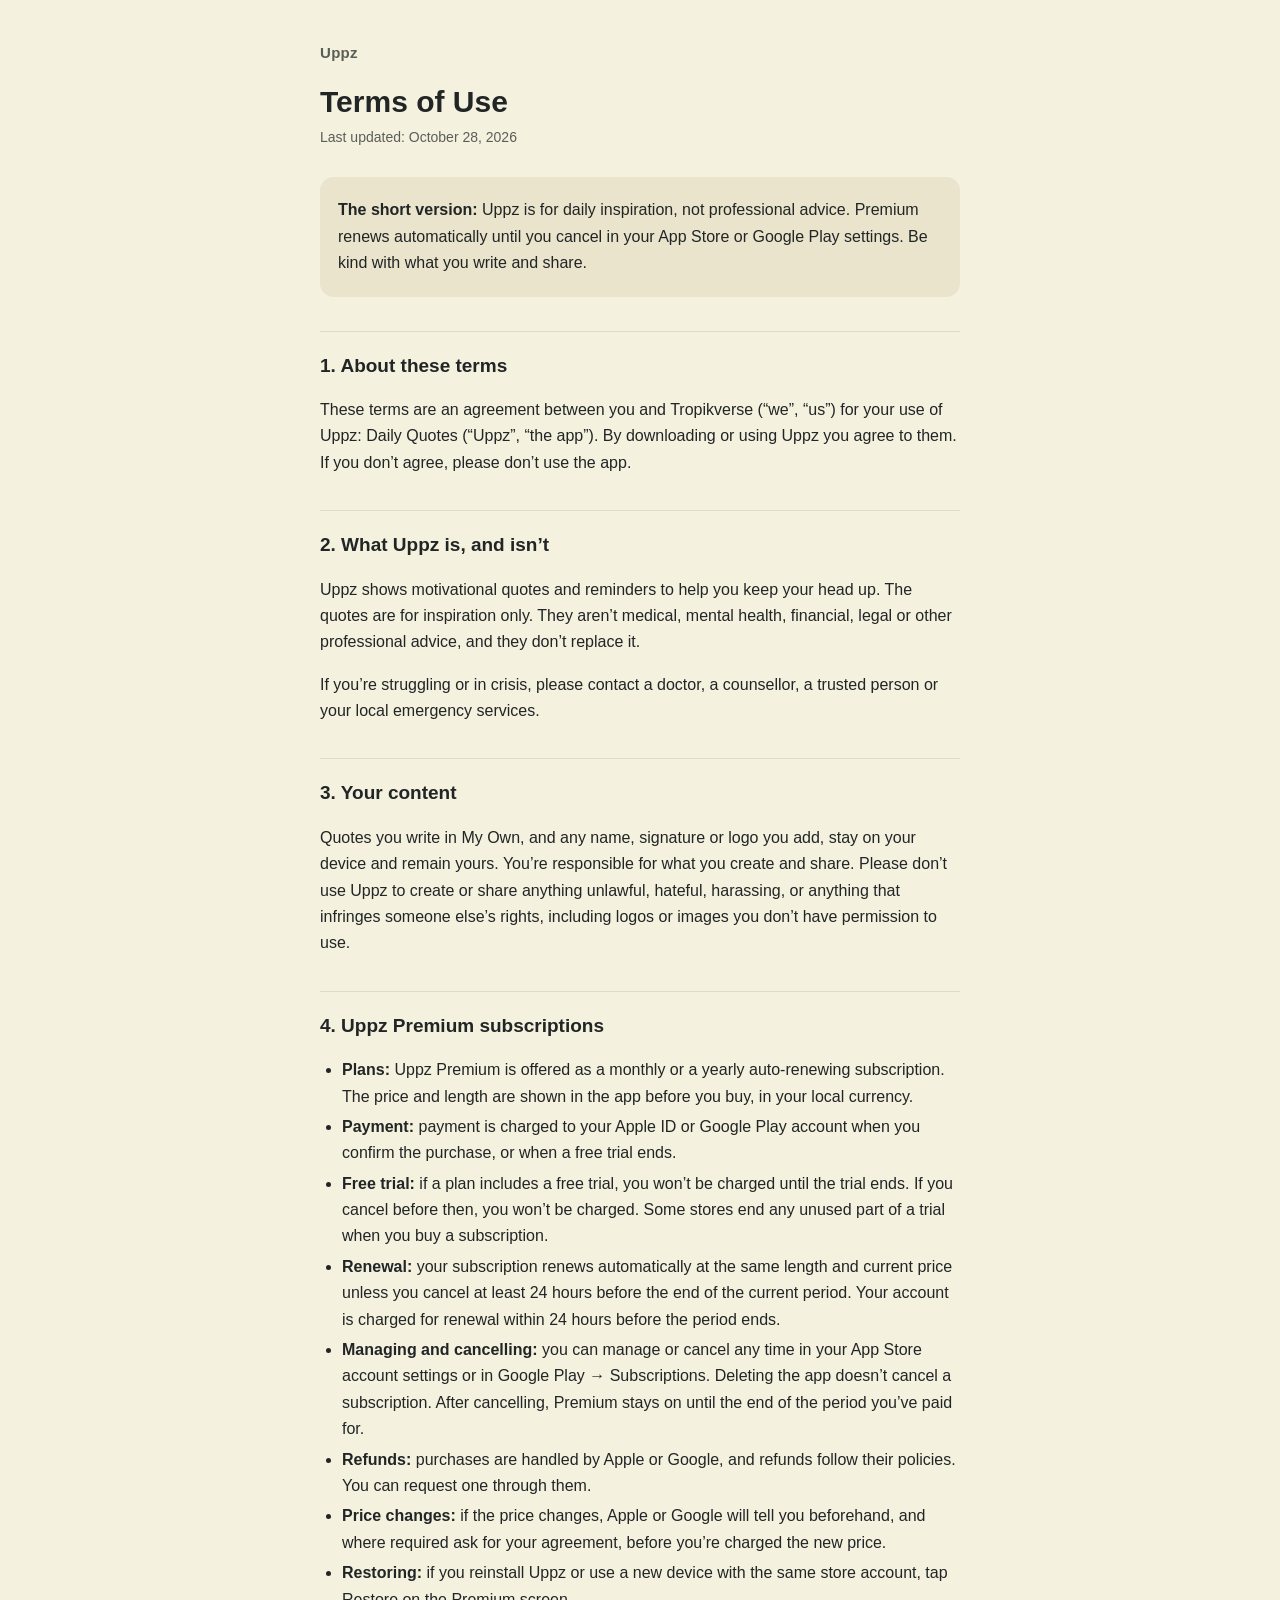
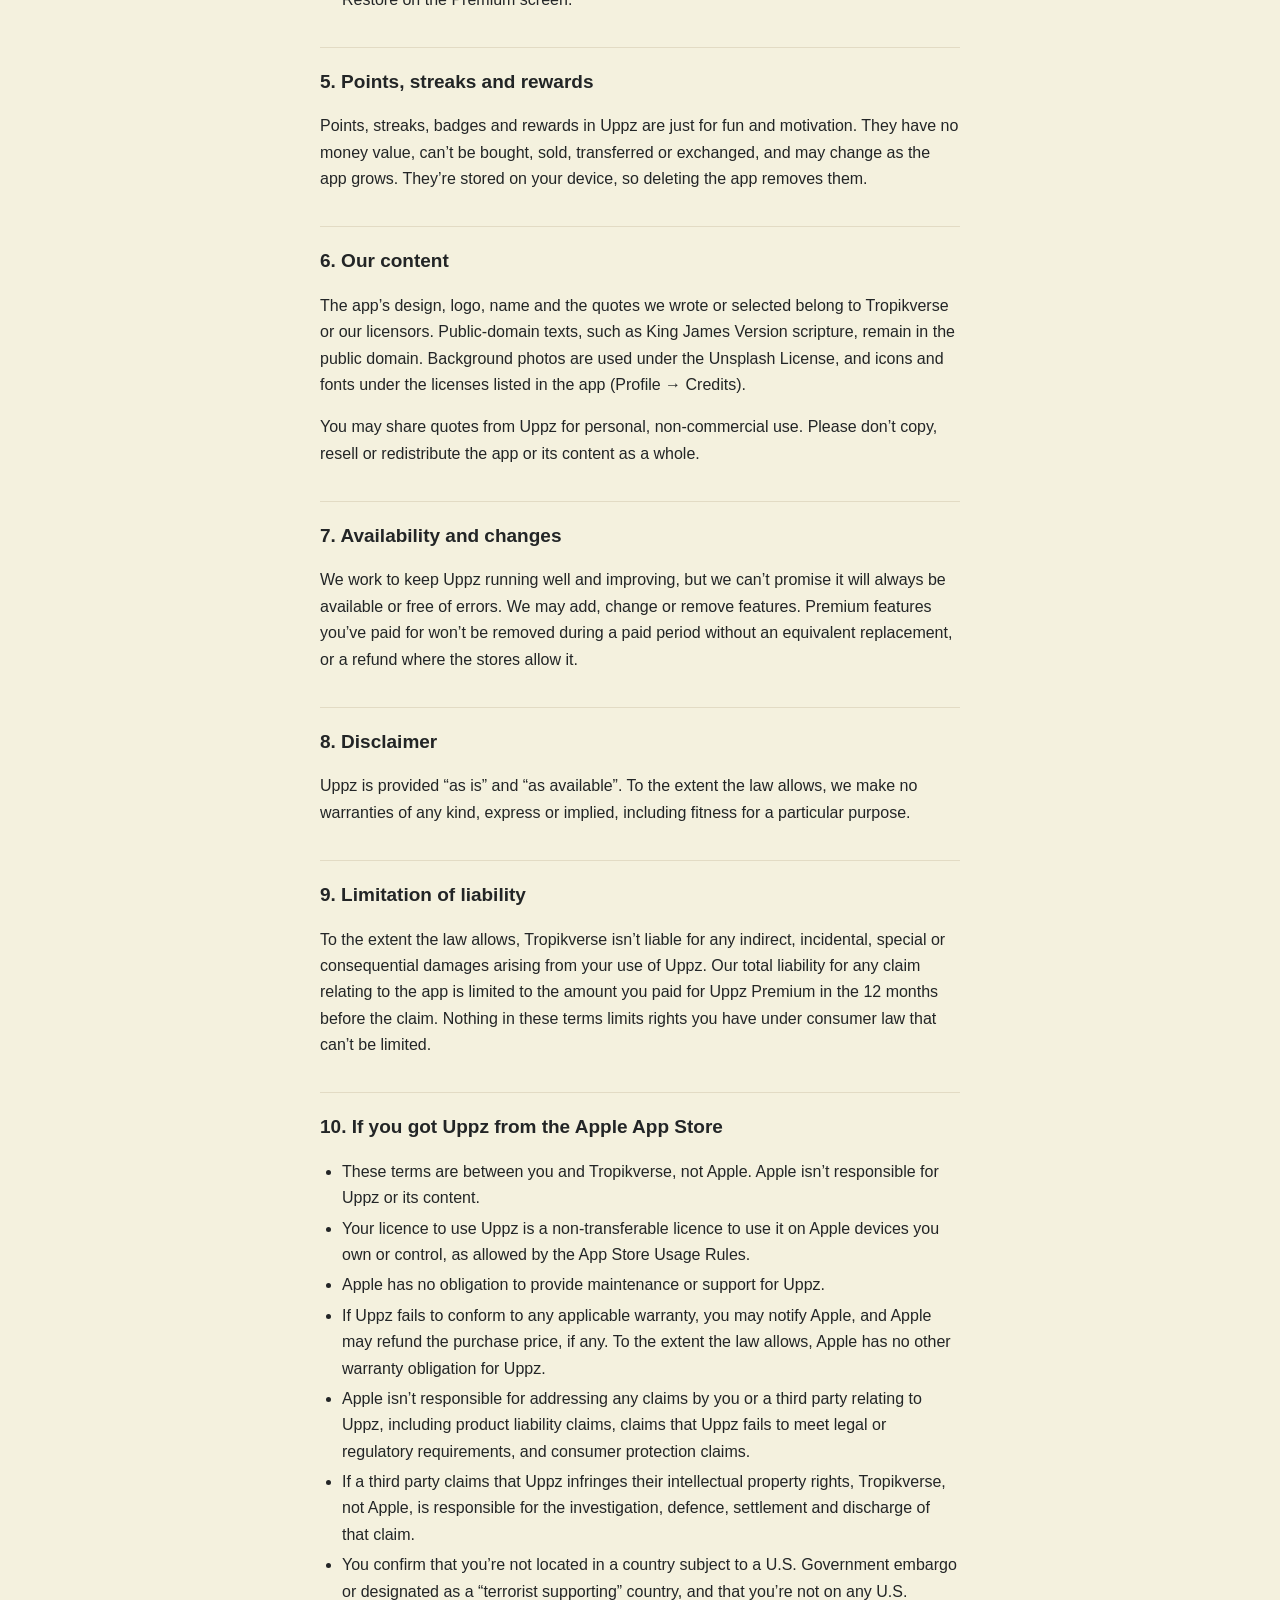
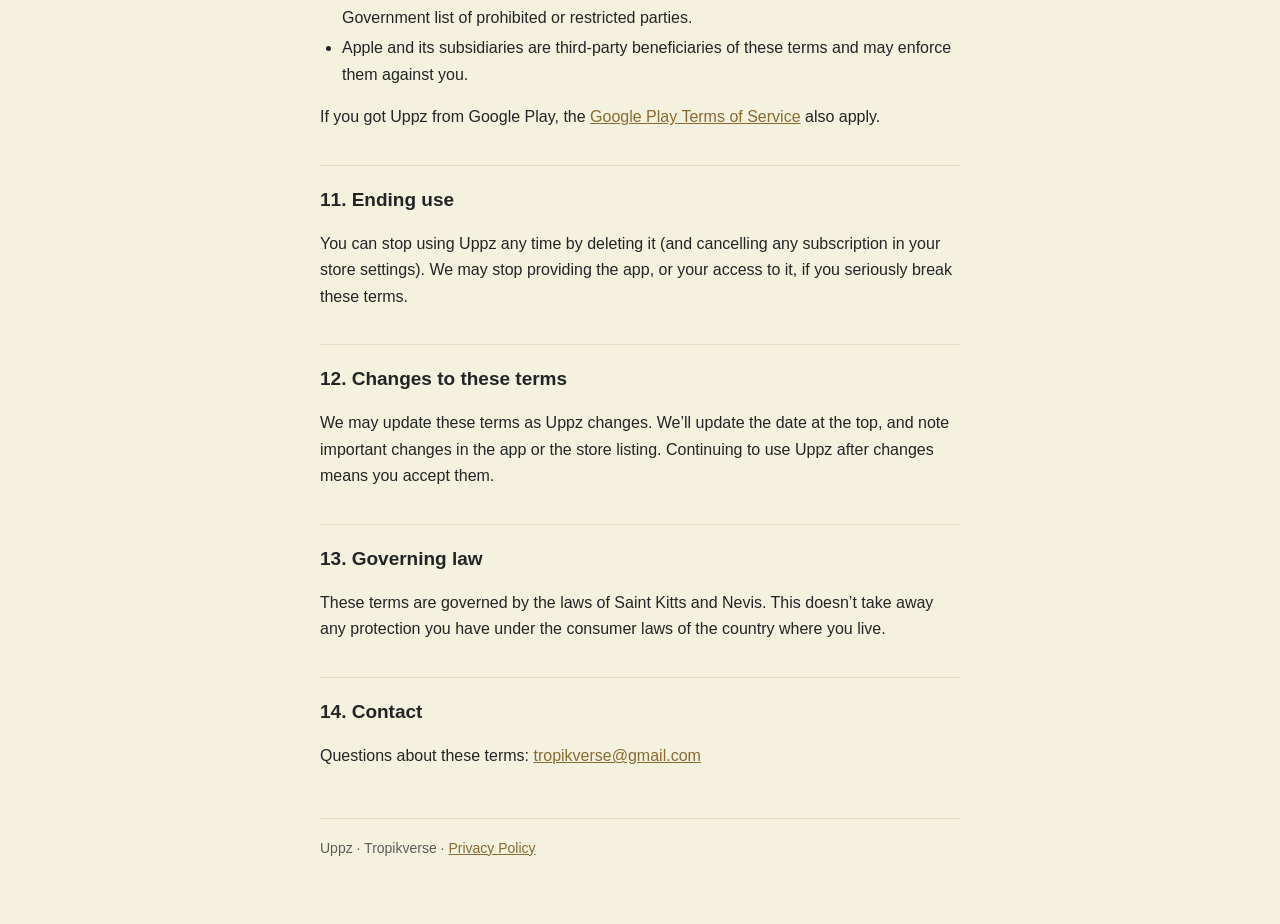
==== terms/index.html @ 5b60bb2f "Privacy Policy and Terms of Use for Uppz Co-Authored-By: Claude Opus 5.5 <noreply@anthropic.com>" ====
<!doctype html>
<html lang="en">
<head>
<meta charset="utf-8">
<meta name="viewport" content="width=device-width, initial-scale=1, viewport-fit=cover">
<title>Terms of Use · Uppz</title>
<link rel="stylesheet" href="../style.css">
</head>
<body>
<main>
  <a class="brand" href="../">Uppz</a>
  <h1>Terms of Use</h1>
  <p class="updated">Last updated: October 28, 2026</p>

  <div class="summary">
    <p><strong>The short version:</strong> Uppz is for daily inspiration, not professional advice. Premium renews automatically until you cancel in your App Store or Google Play settings. Be kind with what you write and share.</p>
  </div>

  <h2>1. About these terms</h2>
  <p>These terms are an agreement between you and Tropikverse (“we”, “us”) for your use of Uppz: Daily Quotes (“Uppz”, “the app”). By downloading or using Uppz you agree to them. If you don’t agree, please don’t use the app.</p>

  <h2>2. What Uppz is, and isn’t</h2>
  <p>Uppz shows motivational quotes and reminders to help you keep your head up. The quotes are for inspiration only. They aren’t medical, mental health, financial, legal or other professional advice, and they don’t replace it.</p>
  <p>If you’re struggling or in crisis, please contact a doctor, a counsellor, a trusted person or your local emergency services.</p>

  <h2>3. Your content</h2>
  <p>Quotes you write in My Own, and any name, signature or logo you add, stay on your device and remain yours. You’re responsible for what you create and share. Please don’t use Uppz to create or share anything unlawful, hateful, harassing, or anything that infringes someone else’s rights, including logos or images you don’t have permission to use.</p>

  <h2>4. Uppz Premium subscriptions</h2>
  <ul>
    <li><strong>Plans:</strong> Uppz Premium is offered as a monthly or a yearly auto-renewing subscription. The price and length are shown in the app before you buy, in your local currency.</li>
    <li><strong>Payment:</strong> payment is charged to your Apple ID or Google Play account when you confirm the purchase, or when a free trial ends.</li>
    <li><strong>Free trial:</strong> if a plan includes a free trial, you won’t be charged until the trial ends. If you cancel before then, you won’t be charged. Some stores end any unused part of a trial when you buy a subscription.</li>
    <li><strong>Renewal:</strong> your subscription renews automatically at the same length and current price unless you cancel at least 24 hours before the end of the current period. Your account is charged for renewal within 24 hours before the period ends.</li>
    <li><strong>Managing and cancelling:</strong> you can manage or cancel any time in your App Store account settings or in Google Play → Subscriptions. Deleting the app doesn’t cancel a subscription. After cancelling, Premium stays on until the end of the period you’ve paid for.</li>
    <li><strong>Refunds:</strong> purchases are handled by Apple or Google, and refunds follow their policies. You can request one through them.</li>
    <li><strong>Price changes:</strong> if the price changes, Apple or Google will tell you beforehand, and where required ask for your agreement, before you’re charged the new price.</li>
    <li><strong>Restoring:</strong> if you reinstall Uppz or use a new device with the same store account, tap Restore on the Premium screen.</li>
  </ul>

  <h2>5. Points, streaks and rewards</h2>
  <p>Points, streaks, badges and rewards in Uppz are just for fun and motivation. They have no money value, can’t be bought, sold, transferred or exchanged, and may change as the app grows. They’re stored on your device, so deleting the app removes them.</p>

  <h2>6. Our content</h2>
  <p>The app’s design, logo, name and the quotes we wrote or selected belong to Tropikverse or our licensors. Public-domain texts, such as King James Version scripture, remain in the public domain. Background photos are used under the Unsplash License, and icons and fonts under the licenses listed in the app (Profile → Credits).</p>
  <p>You may share quotes from Uppz for personal, non-commercial use. Please don’t copy, resell or redistribute the app or its content as a whole.</p>

  <h2>7. Availability and changes</h2>
  <p>We work to keep Uppz running well and improving, but we can’t promise it will always be available or free of errors. We may add, change or remove features. Premium features you’ve paid for won’t be removed during a paid period without an equivalent replacement, or a refund where the stores allow it.</p>

  <h2>8. Disclaimer</h2>
  <p>Uppz is provided “as is” and “as available”. To the extent the law allows, we make no warranties of any kind, express or implied, including fitness for a particular purpose.</p>

  <h2>9. Limitation of liability</h2>
  <p>To the extent the law allows, Tropikverse isn’t liable for any indirect, incidental, special or consequential damages arising from your use of Uppz. Our total liability for any claim relating to the app is limited to the amount you paid for Uppz Premium in the 12 months before the claim. Nothing in these terms limits rights you have under consumer law that can’t be limited.</p>

  <h2>10. If you got Uppz from the Apple App Store</h2>
  <ul>
    <li>These terms are between you and Tropikverse, not Apple. Apple isn’t responsible for Uppz or its content.</li>
    <li>Your licence to use Uppz is a non-transferable licence to use it on Apple devices you own or control, as allowed by the App Store Usage Rules.</li>
    <li>Apple has no obligation to provide maintenance or support for Uppz.</li>
    <li>If Uppz fails to conform to any applicable warranty, you may notify Apple, and Apple may refund the purchase price, if any. To the extent the law allows, Apple has no other warranty obligation for Uppz.</li>
    <li>Apple isn’t responsible for addressing any claims by you or a third party relating to Uppz, including product liability claims, claims that Uppz fails to meet legal or regulatory requirements, and consumer protection claims.</li>
    <li>If a third party claims that Uppz infringes their intellectual property rights, Tropikverse, not Apple, is responsible for the investigation, defence, settlement and discharge of that claim.</li>
    <li>You confirm that you’re not located in a country subject to a U.S. Government embargo or designated as a “terrorist supporting” country, and that you’re not on any U.S. Government list of prohibited or restricted parties.</li>
    <li>Apple and its subsidiaries are third-party beneficiaries of these terms and may enforce them against you.</li>
  </ul>
  <p>If you got Uppz from Google Play, the <a href="https://play.google.com/about/play-terms/">Google Play Terms of Service</a> also apply.</p>

  <h2>11. Ending use</h2>
  <p>You can stop using Uppz any time by deleting it (and cancelling any subscription in your store settings). We may stop providing the app, or your access to it, if you seriously break these terms.</p>

  <h2>12. Changes to these terms</h2>
  <p>We may update these terms as Uppz changes. We’ll update the date at the top, and note important changes in the app or the store listing. Continuing to use Uppz after changes means you accept them.</p>

  <h2>13. Governing law</h2>
  <p>These terms are governed by the laws of Saint Kitts and Nevis. This doesn’t take away any protection you have under the consumer laws of the country where you live.</p>

  <h2>14. Contact</h2>
  <p>Questions about these terms: <a href="mailto:tropikverse@gmail.com">tropikverse@gmail.com</a></p>

  <footer>Uppz · Tropikverse · <a href="../privacy/">Privacy Policy</a></footer>
</main>
</body>
</html>
---- style.css ----
:root {
  --bg: #f4f1de;
  --text: #222526;
  --soft: #5b5e58;
  --line: #e2dbc4;
  --accent: #8a6a2f;
  color-scheme: light;
}
@media (prefers-color-scheme: dark) {
  :root {
    --bg: #222526;
    --text: #f4f1de;
    --soft: rgba(244, 241, 222, 0.68);
    --line: #3a3f41;
    --accent: #e3c38a;
    color-scheme: dark;
  }
}
* { box-sizing: border-box; }
body {
  margin: 0;
  background: var(--bg);
  color: var(--text);
  font: 16px/1.65 -apple-system, BlinkMacSystemFont, "Segoe UI", Roboto, "Helvetica Neue", Arial, sans-serif;
}
main {
  max-width: 680px;
  margin: 0 auto;
  padding: 40px max(20px, env(safe-area-inset-right)) 64px max(20px, env(safe-area-inset-left));
}
.brand { font-weight: 700; letter-spacing: 0.02em; font-size: 15px; color: var(--soft); text-decoration: none; }
h1 { font-size: 30px; line-height: 1.2; margin: 18px 0 6px; text-wrap: balance; }
.updated { color: var(--soft); font-size: 14px; margin: 0 0 28px; }
h2 { font-size: 19px; margin: 34px 0 8px; padding-top: 18px; border-top: 1px solid var(--line); }
p, li { color: var(--text); }
ul { padding-left: 22px; }
li { margin: 4px 0; }
a { color: var(--accent); }
.summary { background: color-mix(in srgb, var(--accent) 10%, transparent); border-radius: 14px; padding: 14px 18px; }
.summary p { margin: 6px 0; }
footer { margin-top: 48px; padding-top: 18px; border-top: 1px solid var(--line); color: var(--soft); font-size: 14px; }
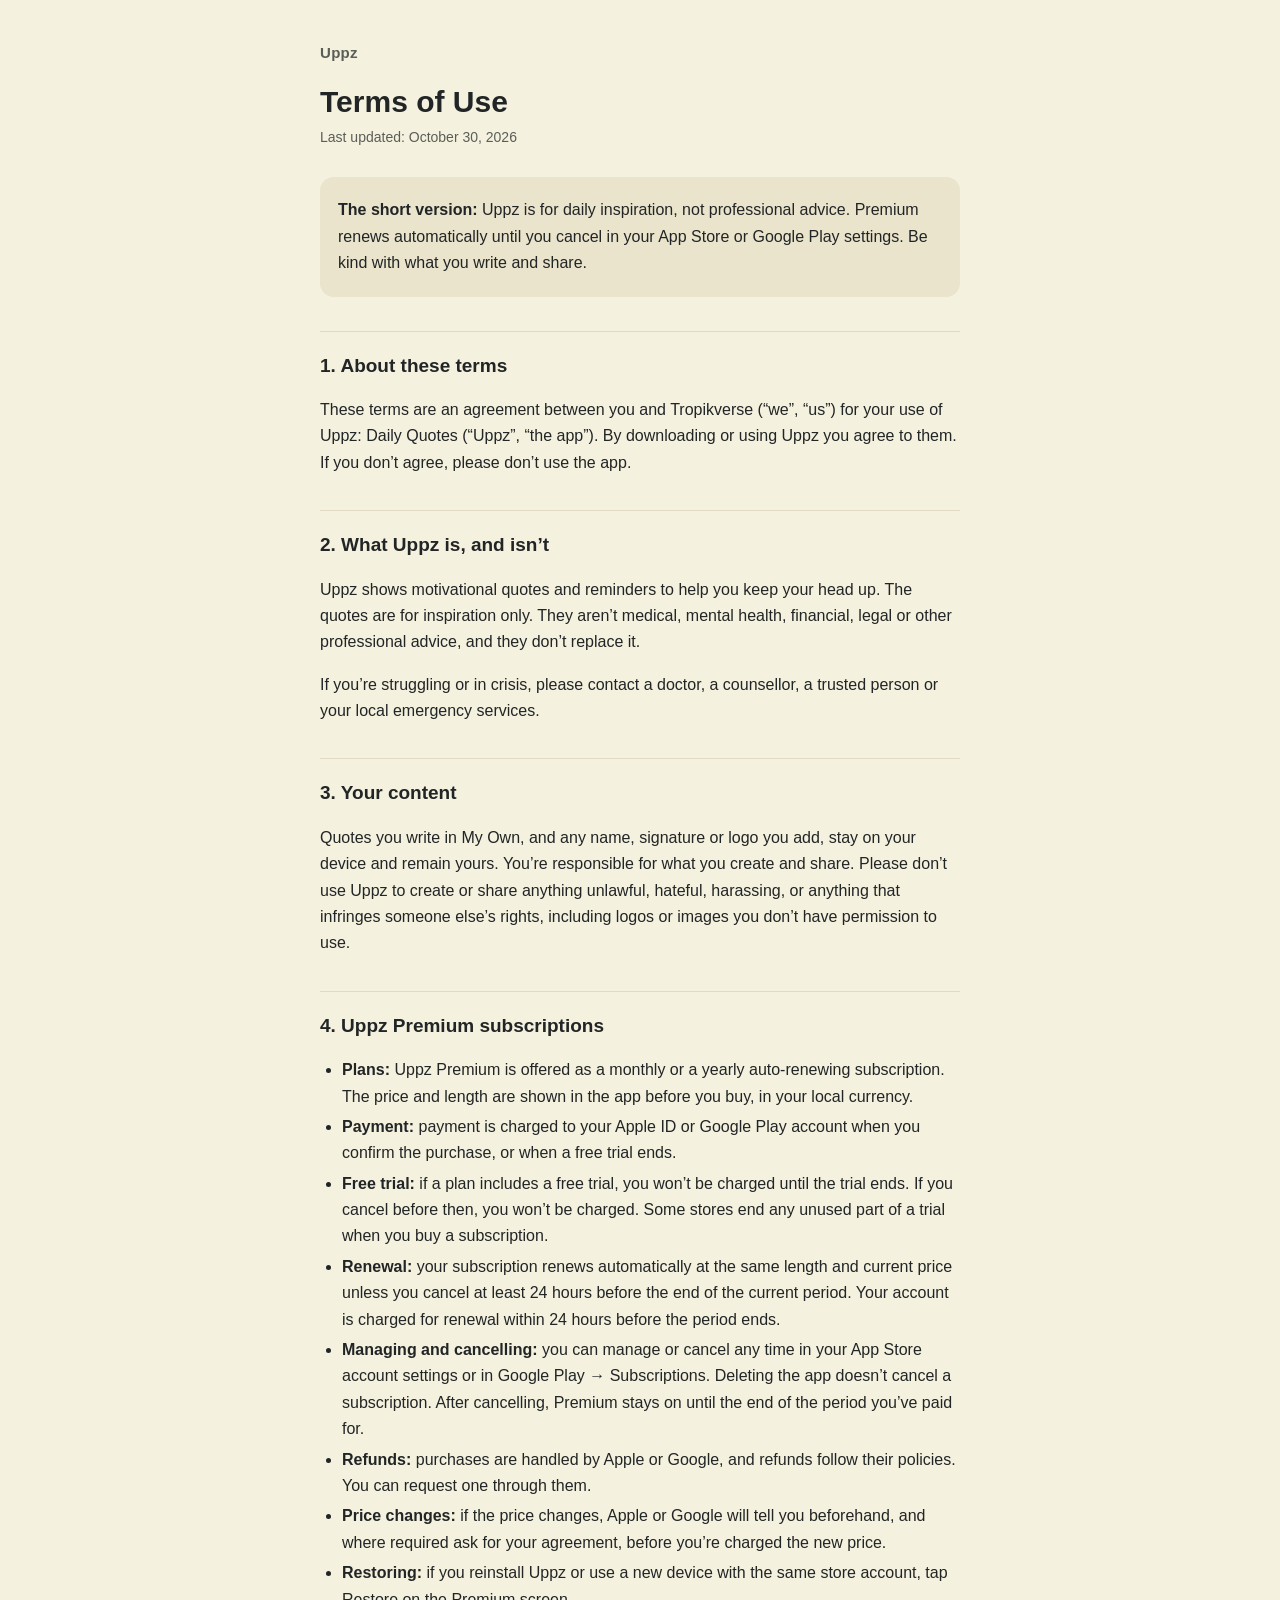
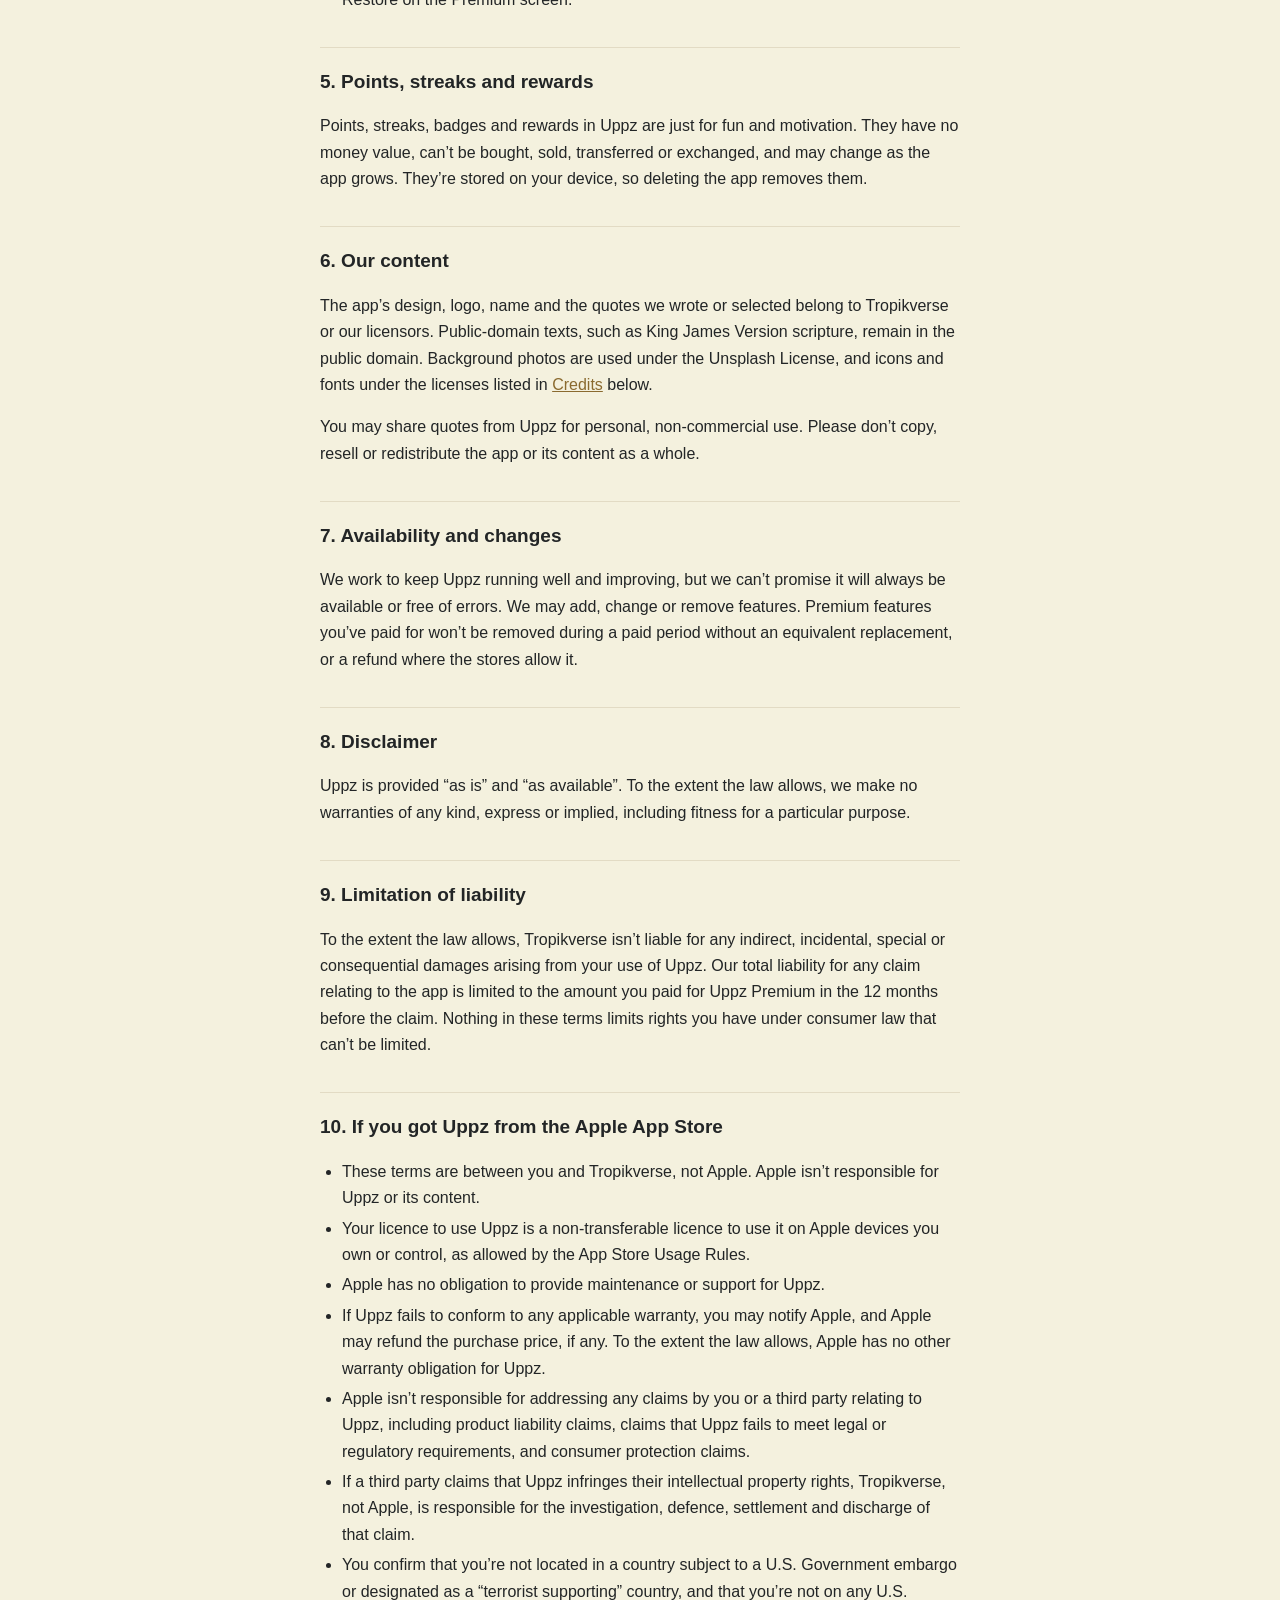
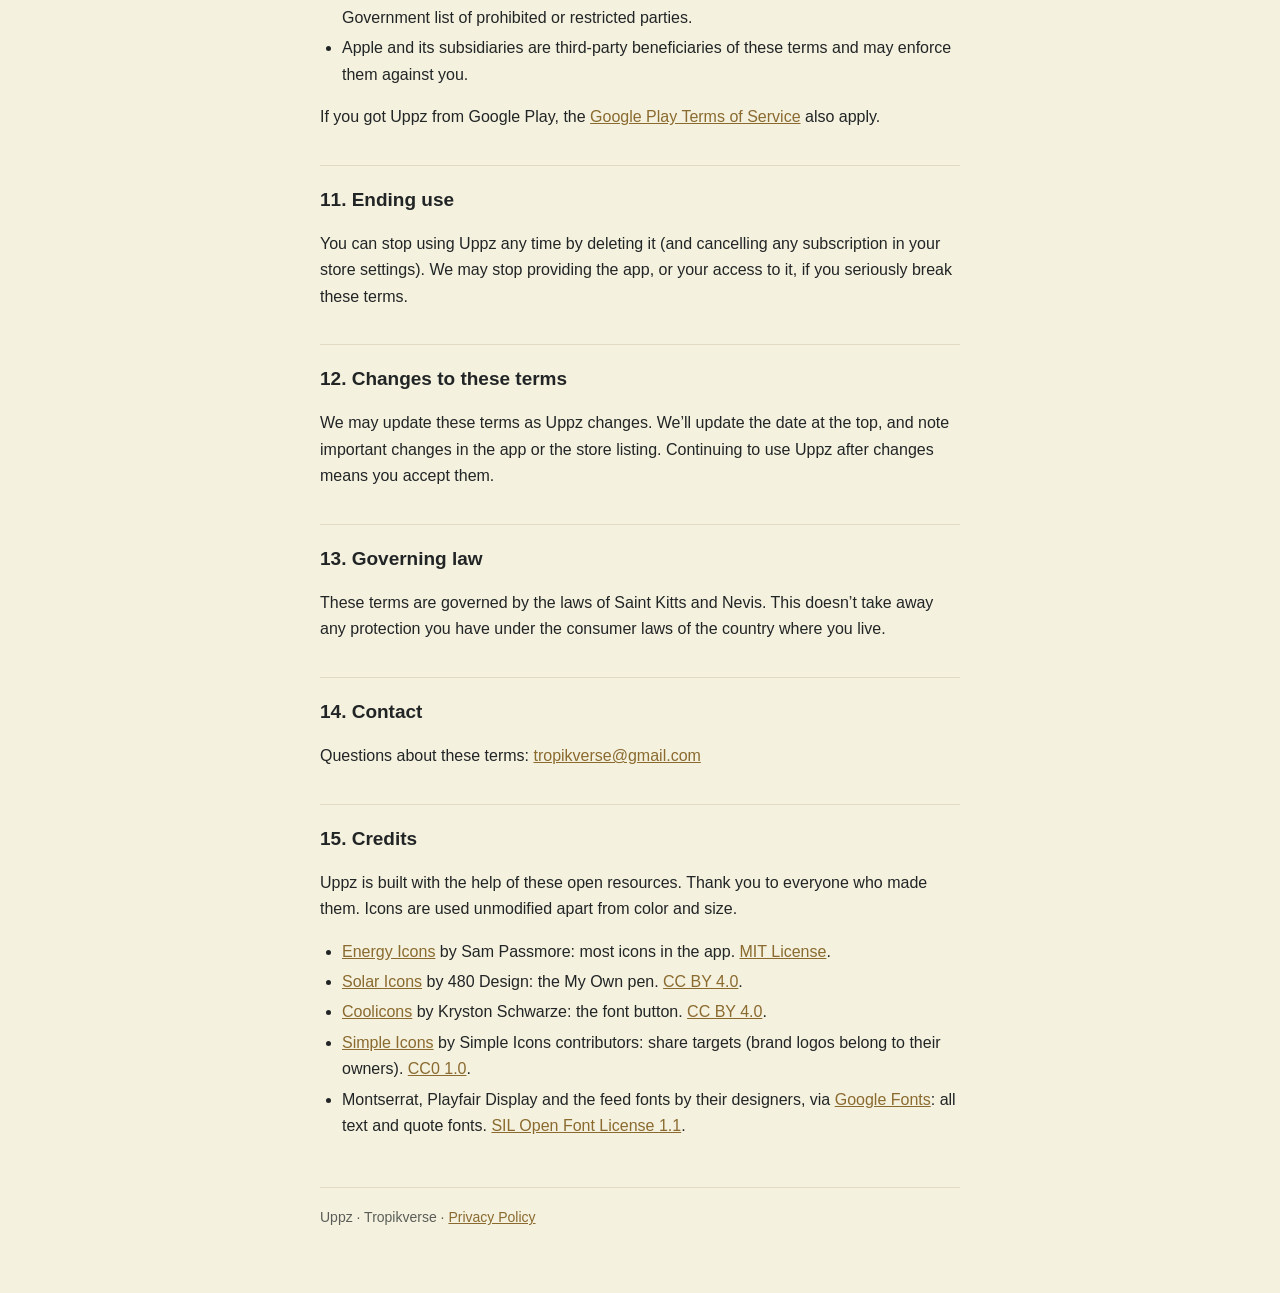
==== commit 7dfe01e1: "Terms: add Credits section (moved from the app) Co-Authored-By: Claude Opus 5.5 <noreply@anthropic.c" ====
--- a/terms/index.html
+++ b/terms/index.html
@@ -10,7 +10,7 @@
 <main>
   <a class="brand" href="../">Uppz</a>
   <h1>Terms of Use</h1>
-  <p class="updated">Last updated: October 28, 2026</p>
+  <p class="updated">Last updated: October 30, 2026</p>
 
   <div class="summary">
     <p><strong>The short version:</strong> Uppz is for daily inspiration, not professional advice. Premium renews automatically until you cancel in your App Store or Google Play settings. Be kind with what you write and share.</p>
@@ -42,7 +42,7 @@
   <p>Points, streaks, badges and rewards in Uppz are just for fun and motivation. They have no money value, can’t be bought, sold, transferred or exchanged, and may change as the app grows. They’re stored on your device, so deleting the app removes them.</p>
 
   <h2>6. Our content</h2>
-  <p>The app’s design, logo, name and the quotes we wrote or selected belong to Tropikverse or our licensors. Public-domain texts, such as King James Version scripture, remain in the public domain. Background photos are used under the Unsplash License, and icons and fonts under the licenses listed in the app (Profile → Credits).</p>
+  <p>The app’s design, logo, name and the quotes we wrote or selected belong to Tropikverse or our licensors. Public-domain texts, such as King James Version scripture, remain in the public domain. Background photos are used under the Unsplash License, and icons and fonts under the licenses listed in <a href="#credits">Credits</a> below.</p>
   <p>You may share quotes from Uppz for personal, non-commercial use. Please don’t copy, resell or redistribute the app or its content as a whole.</p>
 
   <h2>7. Availability and changes</h2>
@@ -79,6 +79,16 @@
   <h2>14. Contact</h2>
   <p>Questions about these terms: <a href="mailto:tropikverse@gmail.com">tropikverse@gmail.com</a></p>
 
+  <h2 id="credits">15. Credits</h2>
+  <p>Uppz is built with the help of these open resources. Thank you to everyone who made them. Icons are used unmodified apart from color and size.</p>
+  <ul>
+    <li><a href="https://icon-sets.iconify.design/energy-icons/">Energy Icons</a> by Sam Passmore: most icons in the app. <a href="https://opensource.org/license/mit">MIT License</a>.</li>
+    <li><a href="https://icon-sets.iconify.design/solar/">Solar Icons</a> by 480 Design: the My Own pen. <a href="https://creativecommons.org/licenses/by/4.0/">CC BY 4.0</a>.</li>
+    <li><a href="https://icon-sets.iconify.design/ci/">Coolicons</a> by Kryston Schwarze: the font button. <a href="https://creativecommons.org/licenses/by/4.0/">CC BY 4.0</a>.</li>
+    <li><a href="https://icon-sets.iconify.design/simple-icons/">Simple Icons</a> by Simple Icons contributors: share targets (brand logos belong to their owners). <a href="https://creativecommons.org/publicdomain/zero/1.0/">CC0 1.0</a>.</li>
+    <li>Montserrat, Playfair Display and the feed fonts by their designers, via <a href="https://fonts.google.com">Google Fonts</a>: all text and quote fonts. <a href="https://openfontlicense.org">SIL Open Font License 1.1</a>.</li>
+  </ul>
+
   <footer>Uppz · Tropikverse · <a href="../privacy/">Privacy Policy</a></footer>
 </main>
 </body>
